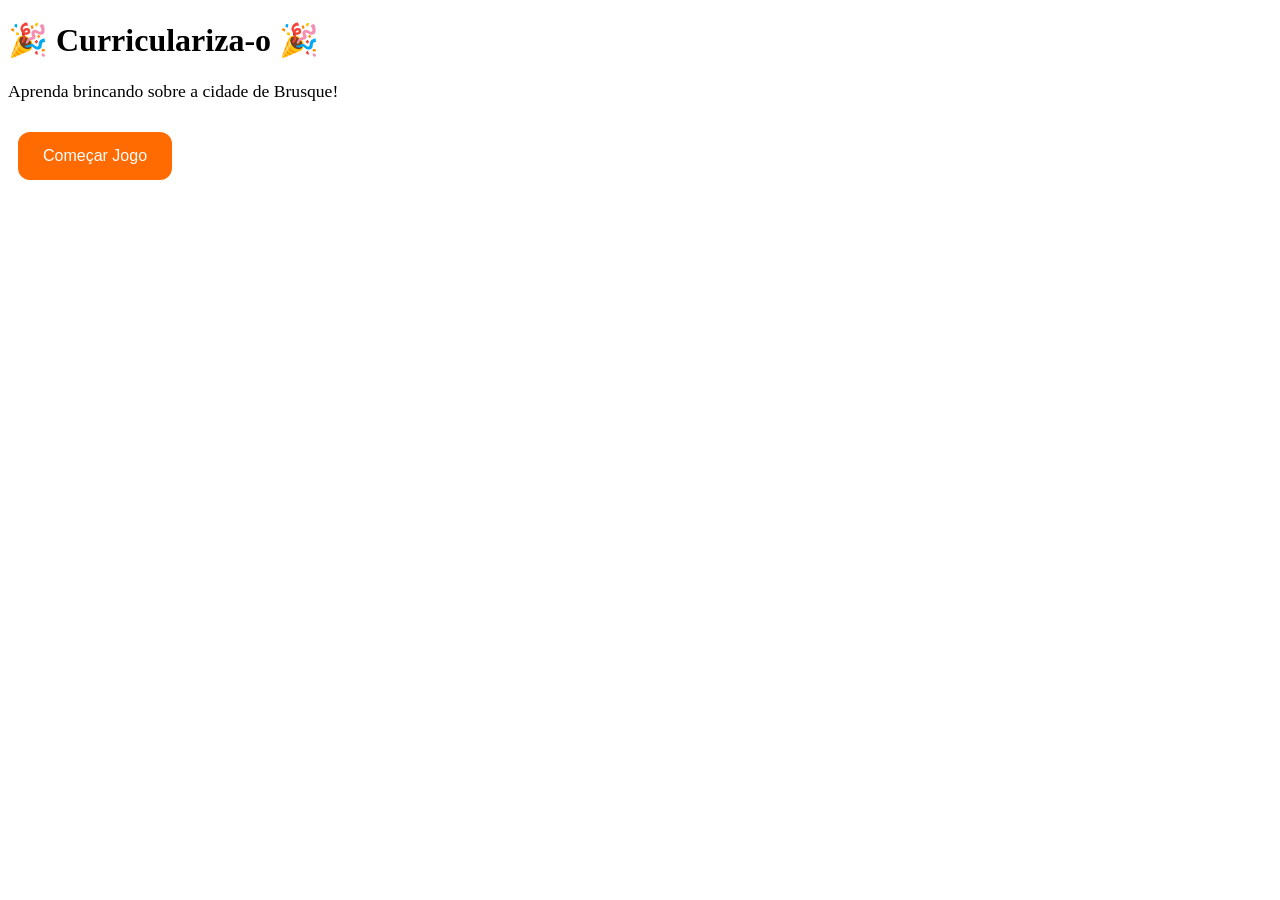
==== index.html @ 4dac81b2 "Add files via upload" ====
<!DOCTYPE html>
<html lang="pt-br">
<head>
    <meta charset="UTF-8">
    <meta name="viewport" content="width=device-width, initial-scale=1.0">
    <title>Curriculariza-o</title>
    <link rel="stylesheet" href="style.css">
</head>
<body>

    <div class="container">

        <div id="inicio" class="tela ativa">
            <h1>🎉 Curriculariza-o 🎉</h1>
            <p>
                Aprenda brincando sobre a cidade de Brusque!
            </p>
            <button onclick="iniciarJogo()">Começar Jogo</button>
        </div>

        <div id="quiz" class="tela">
            <h2 id="pergunta"></h2>

            <div id="respostas"></div>

            <p id="contador"></p>
        </div>

        <div id="final" class="tela">
            <h1>🏆 Fim do Jogo!</h1>
            <h2 id="pontuacaoFinal"></h2>
            <button onclick="reiniciarJogo()">Jogar Novamente</button>
        </div>

    </div>

    <script src="script.js"></script>
</body>
</html>
---- style.css ----
* {

p {
    font-size: 1.1rem;
    margin-bottom: 20px;
}

button {
    background-color: #ff6b00;
    color: white;
    border: none;
    padding: 15px 25px;
    margin: 10px;
    border-radius: 12px;
    cursor: pointer;
    font-size: 1rem;
    transition: 0.3s;
}

button:hover {
    background-color: #ff8f3d;
    transform: scale(1.05);
}

#respostas {
    display: flex;
    flex-direction: column;
}

#contador {
    margin-top: 20px;
    color: #666;
}

.tela {
    display: none;
}

.tela.ativa {
    display: block;
}

.correta {
    background-color: #4CAF50 !important;
}

.errada {
    background-color: #f44336 !important;
}

@media (max-width: 600px) {
    h1 {
        font-size: 2rem;
    }

    h2 {
        font-size: 1.2rem;
    }

    button {
        width: 100%;
    }
}
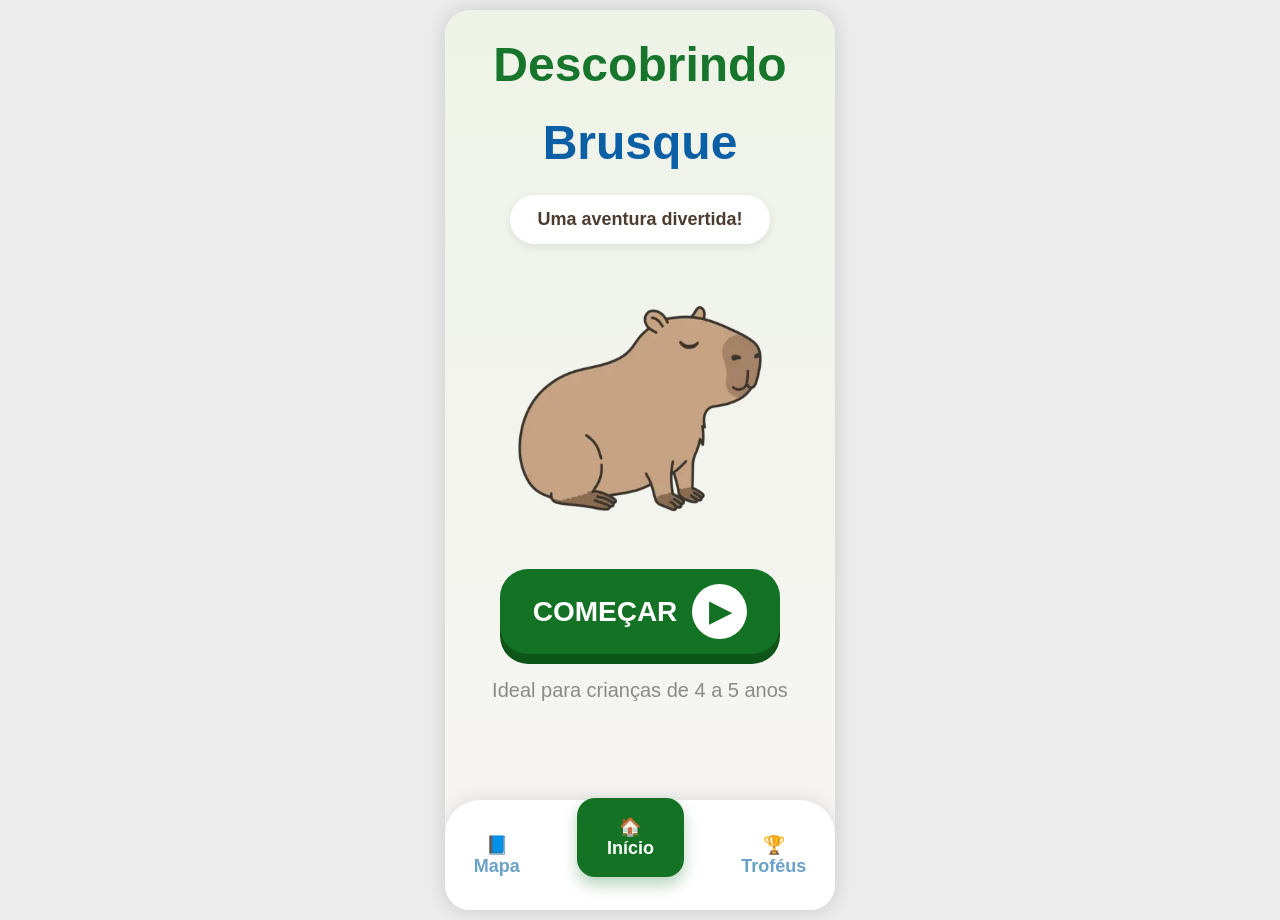
==== commit e57ddcff: "reset new two pages" ====
--- a/index.html
+++ b/index.html
@@ -1,39 +1,64 @@
 <!DOCTYPE html>
-<html lang="pt-br">
+<html lang="pt-BR">
 <head>
-    <meta charset="UTF-8">
-    <meta name="viewport" content="width=device-width, initial-scale=1.0">
-    <title>Curriculariza-o</title>
-    <link rel="stylesheet" href="style.css">
+  <meta charset="UTF-8">
+  <meta name="viewport" content="width=device-width, initial-scale=1.0">
+  <title>Descobrindo Brusque</title>
+
+
+  <link rel="stylesheet" href="style.css">
 </head>
 <body>
 
-    <div class="container">
+  <div class="celular">
 
-        <div id="inicio" class="tela ativa">
-            <h1>🎉 Curriculariza-o 🎉</h1>
-            <p>
-                Aprenda brincando sobre a cidade de Brusque!
-            </p>
-            <button onclick="iniciarJogo()">Começar Jogo</button>
-        </div>
+    <div class="titulo">
+      <h1>Descobrindo</h1>
+      <h2>Brusque</h2>
+    </div>
 
-        <div id="quiz" class="tela">
-            <h2 id="pergunta"></h2>
+    <div class="subtitulo">
+      Uma aventura divertida!
+    </div>
 
-            <div id="respostas"></div>
+    <div class="area-personagem">
 
-            <p id="contador"></p>
-        </div>
 
-        <div id="final" class="tela">
-            <h1>🏆 Fim do Jogo!</h1>
-            <h2 id="pontuacaoFinal"></h2>
-            <button onclick="reiniciarJogo()">Jogar Novamente</button>
-        </div>
+       <img src="/img/capivara.webp" alt="Capivara" class="personagem"> 
 
     </div>
 
-    <script src="script.js"></script>
+    <div class="botao">
+      COMEÇAR
+      <div class="play">▶</div>
+    </div>
+
+    <div class="texto-inferior">
+      Ideal para crianças de 4 a 5 anos
+    </div>
+
+    <div class="menu">
+
+      <div class="item-menu">
+        📘 <br>
+        Mapa
+      </div>
+
+      <div class="item-menu inicio">
+        🏠 <br>
+        Início
+      </div>
+
+      <div class="item-menu">
+        🏆 <br>
+        Troféus
+      </div>
+
+    </div>
+
+  </div>
+
+<script src="script.js"></script>
+
 </body>
 </html>
--- a/style.css
+++ b/style.css
@@ -1,63 +1,254 @@
-* {
-
-p {
-    font-size: 1.1rem;
-    margin-bottom: 20px;
-}
-
-button {
-    background-color: #ff6b00;
-    color: white;
-    border: none;
-    padding: 15px 25px;
-    margin: 10px;
-    border-radius: 12px;
-    cursor: pointer;
-    font-size: 1rem;
-    transition: 0.3s;
-}
-
-button:hover {
-    background-color: #ff8f3d;
-    transform: scale(1.05);
-}
-
-#respostas {
-    display: flex;
-    flex-direction: column;
-}
-
-#contador {
-    margin-top: 20px;
-    color: #666;
-}
-
-.tela {
-    display: none;
-}
-
-.tela.ativa {
-    display: block;
-}
-
-.correta {
-    background-color: #4CAF50 !important;
-}
-
-.errada {
-    background-color: #f44336 !important;
-}
-
-@media (max-width: 600px) {
-    h1 {
-        font-size: 2rem;
-    }
-
-    h2 {
-        font-size: 1.2rem;
-    }
-
-    button {
-        width: 100%;
-    }
+/* RESET */
+*{
+  margin:0;
+  padding:0;
+  box-sizing:border-box;
+  font-family:Arial, Helvetica, sans-serif;
+}
+
+/* BODY */
+body{
+  background:#ececec;
+  display:flex;
+  justify-content:center;
+  align-items:center;
+  min-height:100vh;
+  padding:10px;
+}
+
+/* CELULAR */
+.celular{
+  width:100%;
+  max-width:390px;
+  min-height:100vh;
+
+  background:linear-gradient(to bottom, #eef3e7, #f7f5f4);
+
+  border-radius:25px;
+  overflow:hidden;
+  position:relative;
+  padding:20px;
+
+  box-shadow:0 0 20px rgba(0,0,0,0.15);
+}
+/* ========================= */
+/* TELA INICIAL */
+/* ========================= */
+
+.titulo{
+  text-align:center;
+  margin-top:10px;
+}
+
+.titulo h1{
+  color:#17752c;
+  font-size:48px;
+  font-weight:900;
+  line-height:50px;
+}
+
+.titulo h2{
+  color:#0b5fa5;
+  font-size:48px;
+  font-weight:900;
+}
+
+.subtitulo{
+  width:260px;
+  margin:25px auto;
+  padding:14px;
+  background:#fff;
+  border-radius:30px;
+  text-align:center;
+  font-size:18px;
+  font-weight:bold;
+  color:#4b3c2f;
+  box-shadow:0 3px 10px rgba(0,0,0,0.08);
+}
+
+/* PERSONAGEM */
+.area-personagem{
+  width:250px;
+  height:280px;
+  margin:20px auto;
+  display:flex;
+  justify-content:center;
+  align-items:center;
+}
+
+.area-personagem img{
+  width:100%;
+  height:100%;
+  object-fit:contain;
+}
+
+/* BOTÃO */
+.botao{
+  width:280px;
+  height:85px;
+  margin:20px auto;
+  background:#147224;
+  border-radius:28px;
+  color:#fff;
+  font-size:28px;
+  font-weight:900;
+  display:flex;
+  justify-content:center;
+  align-items:center;
+  gap:15px;
+  cursor:pointer;
+  box-shadow:0 10px 0 #0e5519;
+  transition:.2s;
+}
+
+.botao:hover{
+  transform:translateY(2px);
+  box-shadow:0 7px 0 #0e5519;
+}
+
+.play{
+  width:55px;
+  height:55px;
+  border-radius:50%;
+  background:#fff;
+  color:#147224;
+  font-size:28px;
+  font-weight:bold;
+  display:flex;
+  justify-content:center;
+  align-items:center;
+}
+
+.texto-inferior{
+  text-align:center;
+  margin-top:25px;
+  color:#8a8a8a;
+  font-size:20px;
+}
+
+/* MENU */
+.menu{
+  width:100%;
+  height:110px;
+  background:#fff;
+  position:absolute;
+  bottom:0;
+  left:0;
+  border-radius:35px 35px 0 0;
+  display:flex;
+  justify-content:space-around;
+  align-items:center;
+  box-shadow:0 -5px 15px rgba(0,0,0,0.08);
+}
+
+.item-menu{
+  text-align:center;
+  color:#6aa1c7;
+  font-size:18px;
+  font-weight:bold;
+}
+
+.inicio{
+  background:#147224;
+  color:#fff;
+  padding:18px 30px;
+  border-radius:18px;
+  margin-top:-35px;
+  box-shadow:0 8px 15px rgba(20,114,36,0.3);
+}
+
+/* ========================= */
+/* TELA DE PERGUNTAS */
+/* ========================= */
+
+.topo{
+  display:flex;
+  justify-content:space-between;
+  align-items:flex-start;
+}
+
+.texto-topo{
+  font-size:12px;
+  color:#2c6b2f;
+  font-weight:bold;
+  margin-bottom:8px;
+}
+
+/* BARRA */
+.barra{
+  width:90px;
+  height:8px;
+  background:#ddd;
+  border-radius:10px;
+}
+
+.progresso{
+  width:80%;
+  height:100%;
+  background:#1f7b2d;
+  border-radius:10px;
+}
+
+/* ESTRELAS */
+.estrelas{
+  font-size:14px;
+  color:gold;
+}
+
+/* ÍCONE */
+.icone{
+  width:45px;
+  height:45px;
+  background:#77d17b;
+  border-radius:50%;
+  margin:20px auto;
+  display:flex;
+  justify-content:center;
+  align-items:center;
+  font-size:22px;
+}
+
+/* TÍTULO PERGUNTA */
+h1{
+  text-align:center;
+  font-size:18px;
+  color:#2f241d;
+  margin-bottom:25px;
+}
+
+/* OPÇÕES */
+.opcao{
+  width:100%;
+  height:88px;
+  border-radius:20px;
+  margin-bottom:15px;
+  color:#fff;
+  font-weight:bold;
+  display:flex;
+  flex-direction:column;
+  justify-content:center;
+  align-items:center;
+}
+
+.opcao img{
+  width:38px;
+  margin-bottom:5px;
+}
+
+.verde{background:#1d7b2d;}
+.azul{background:#0068b4;}
+.vermelho{background:#c90d1c;}
+
+/* DICA */
+.dica{
+  width:95px;
+  margin-top:10px;
+  margin-left:auto;
+  padding:10px;
+  background:#fff7f0;
+  border-radius:15px;
+  font-size:10px;
+  color:#5a4d45;
+  text-align:center;
+  box-shadow:0 2px 8px rgba(0,0,0,0.1);
 }
